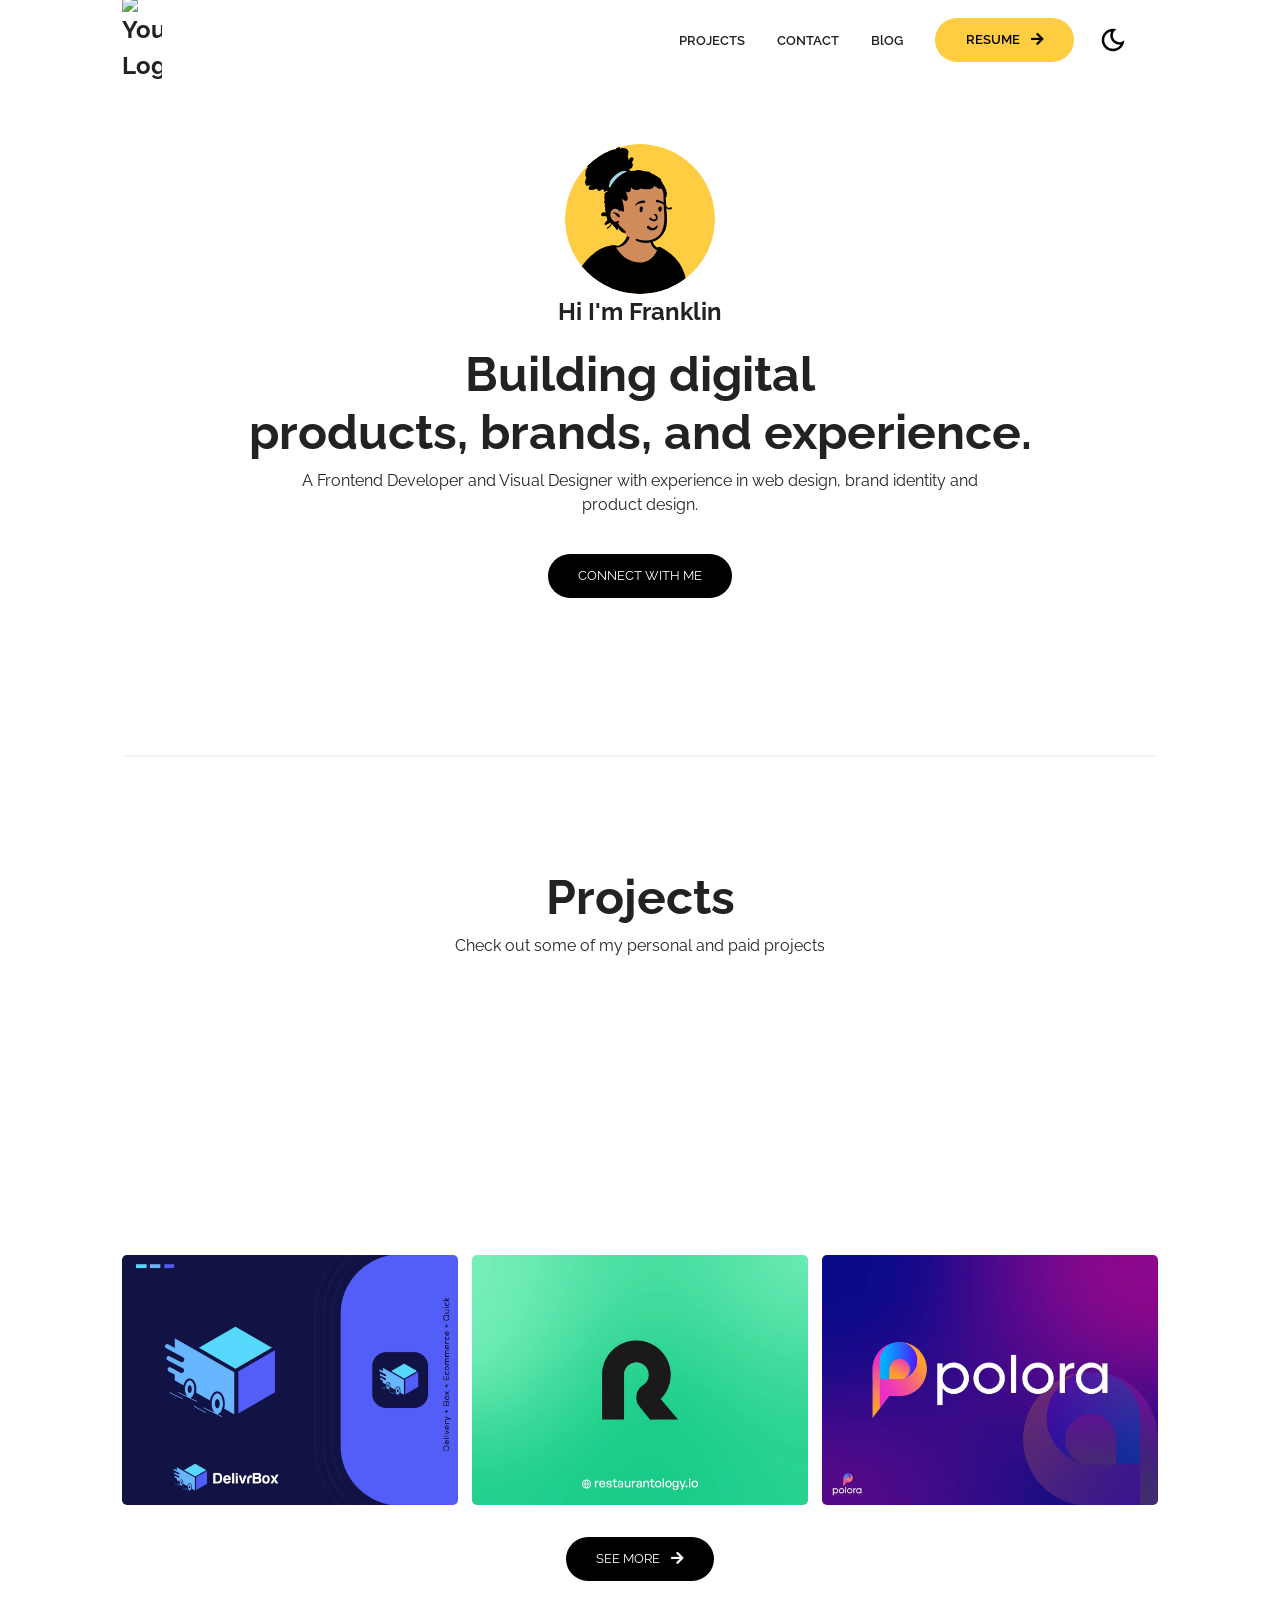
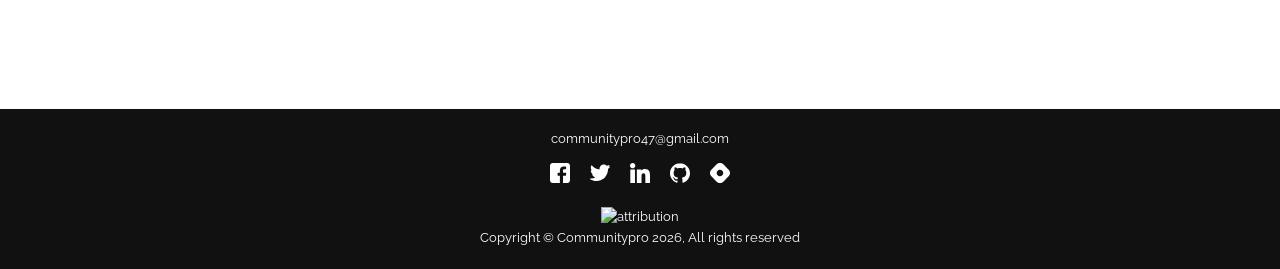
==== src/index.html @ 30708433 "Initial commit" ====
<!DOCTYPE html>
<html lang="en">
  <head>
    <meta charset="UTF-8" />
    <meta http-equiv="X-UA-Compatible" content="IE=edge" />
    <meta name="viewport" content="width=device-width, initial-scale=1.0" />
    <!-- Primary Meta Tags -->
    <title>Portfolio Template - Open source</title>
    <meta name="title" content="Portfolio Template - Open source" />
    <meta
      name="description"
      content="Build or customize your portfolio website using this super easy template. Free to use if you are a member of the community or a contributor to this project"
    />

    <!-- Open Graph / Facebook -->
    <meta property="og:type" content="website" />
    <meta
      property="og:url"
      content="https://github.com/CommunityPro/portfolio-html"
    />
    <meta property="og:title" content="Portfolio Template - Open source" />
    <meta
      property="og:description"
      content="Build or customize your portfolio website using this super easy template. Free to use if you are a member of the community or a contributor to this project"
    />
    <meta
      property="og:image"
      content="https://user-images.githubusercontent.com/62628408/150613011-b78a7f5a-0af1-4312-aab0-0022e7258693.png"
    />

    <!-- Twitter -->
    <meta property="twitter:card" content="summary_large_image" />
    <meta
      property="twitter:url"
      content="https://github.com/CommunityPro/portfolio-html"
    />
    <meta property="twitter:title" content="Portfolio Template - Open source" />
    <meta
      property="twitter:description"
      content="Build or customize your portfolio website using this super easy template. Free to use if you are a member of the community or a contributor to this project"
    />
    <meta
      property="twitter:image"
      content="https://user-images.githubusercontent.com/62628408/150613011-b78a7f5a-0af1-4312-aab0-0022e7258693.png"
    />

    <!-- Link -->
    <link
      rel="apple-touch-icon"
      sizes="180x180"
      href="assets/favicon/apple-touch-icon.png"
    />
    <link
      rel="icon"
      type="image/png"
      sizes="16x16"
      href="/assets/favicon/favicon-16x16.png"
    />
    <link
      rel="icon"
      type="image/png"
      sizes="32x32"
      href="assets/favicon/favicon-32x32.png"
    />
    <link
      rel="icon"
      type="image/png"
      sizes="192x192"
      href="assets/favicon/android-chrome-192x192.png"
    />
    <link
      rel="icon"
      type="image/png"
      sizes="512x512"
      href="assets/favicon/android-chrome-512x512.png"
    />
    <link rel="icon" type="image/x-icon" href="assets/favicon/favicon.ico" />
    <link rel="manifest" href="assets/favicon/site.webmanifest" />
    <link
      rel="stylesheet"
      href="https://use.fontawesome.com/releases/v5.15.4/css/all.css"
      integrity="sha384-DyZ88mC6Up2uqS4h/KRgHuoeGwBcD4Ng9SiP4dIRy0EXTlnuz47vAwmeGwVChigm"
      crossorigin="anonymous"
    />
    <link rel="stylesheet" href="css/style.css" />
    <link rel="stylesheet" href="css/utilities.css" />
  </head>
  <body>
    <header id="hero">
      <!-- Navbar -->
      <nav class="navbar">
        <div class="container">
          <!-- Logo -->
          <h1 id="logo">
            <a href="https://github.com/CommunityPro/portfolio-html"
              ><img src="./assets/logo.png" alt="Your Logo"
            /></a>
          </h1>
          <!-- Navbar links -->
          <ul class="nav-menu">
            <li><a class="nav-link" href="#projects">PROJECTS</a></li>
            <li><a class="nav-link" href="#">CONTACT</a></li>
            <li><a class="nav-link" href="#">BlOG</a></li>
            <li>
              <a
                class="nav-link btn btn-primary"
                href="https://github.com/CommunityPro/portfolio-html"
                >RESUME <i class="fas fa-arrow-right"></i
              ></a>
            </li>

            <!-- Toggle switch -->
            <div class="theme-switch">
              <input type="checkbox" id="switch" />
              <label class="toggle-icons" for="switch">
                <img class="moon" src="assets/moon.svg" />
                <img class="sun" src="assets/sun.svg" />
              </label>
            </div>
            <!-- Hamburger menu -->
          </ul>
          <div class="hamburger">
            <span class="bar"></span>
            <span class="bar"></span>
            <span class="bar"></span>
          </div>
        </div>
      </nav>

      <section class="header-container">
        <img
          class="profile-image"
          src="assets/profile-image.svg"
          alt=""
        />
        <h1>Hi I'm Franklin</h1>

        <div class="content-text">
          <h2>Building digital</h2>
          <h2>products, brands, and experience.</h2>

          <p>
            A Frontend Developer and Visual Designer with experience in web
            design, brand identity and product design.
          </p>
        </div>
        <a
          href="https://github.com/CommunityPro/portfolio-html"
          class="btn btn-secondary"
          target="_blank"
          >Connect With Me</a
        >
      </section>
    </header>

    <!-- Projects -->
    <section id="projects" class="project-container container">
      <div class="division"></div>
      <div class="content-text">
        <h2>Projects</h2>
        <p>Check out some of my personal and paid projects</p>
      </div>

      <article class="project">
        <!-- Project 1 -->
        <div href="" class="card">
          <div class="project-info">
            <div class="project-bio">
              <h3>Project One</h3>
              <p>React, Redux, SASS</p>
            </div>

            <div class="project-link">
              <a href="#" target="_blank"><i class="fab fa-github"></i></a>
              <a href="#" target="_blank"><i class="fas fa-globe"></i></a>
            </div>
          </div>
        </div>

        <!-- Project 2 -->
        <div href="" class="card">
          <div class="project-info">
            <div class="project-bio">
              <h3>Project Two</h3>
              <p>React, Redux, SASS</p>
            </div>

            <div class="project-link">
              <a href="#" target="_blank"><i class="fab fa-github"></i></a>
              <a href="#" target="_blank"><i class="fas fa-globe"></i></a>
            </div>
          </div>
        </div>

        <!-- Porject 3 -->
        <div href="" class="card">
          <div class="project-info">
            <div class="project-bio">
              <h3>Project Three</h3>
              <p>React, Redux, SASS</p>
            </div>

            <div class="project-link">
              <a href="#" target="_blank"><i class="fab fa-github"></i></a>
              <a href="#" target="_blank"><i class="fas fa-globe"></i></a>
            </div>
          </div>
        </div>

        <!-- Project 4 -->
        <div href="" class="card">
          <div class="project-info">
            <div class="project-bio">
              <h3>Project Four</h3>
              <p>React, Redux, SASS</p>
            </div>

            <div class="project-link">
              <a href="#" target="_blank"><i class="fab fa-github"></i></a>
              <a href="#" target="_blank"><i class="fas fa-globe"></i></a>
            </div>
          </div>
        </div>

        <!-- Project 5 -->
        <div href="" class="card">
          <div class="project-info">
            <div class="project-bio">
              <h3>Project Five</h3>
              <p>React, Redux, SASS</p>
            </div>

            <div class="project-link">
              <a href="#" target="_blank"><i class="fab fa-github"></i></a>
              <a href="#" target="_blank"><i class="fas fa-globe"></i></a>
            </div>
          </div>
        </div>

        <!-- Project 6 -->
        <div href="" class="card">
          <div class="project-info">
            <div class="project-bio">
              <h3>Project Six</h3>
              <p>React, Redux, SASS</p>
            </div>

            <div class="project-link">
              <a href="#" target="_blank"><i class="fab fa-github"></i></a>
              <a href="#" target="_blank"><i class="fas fa-globe"></i></a>
            </div>
          </div>
        </div>
      </article>

      <a href="#" class="btn btn-secondary"
        target="_blank" >See More <i class="fas fa-arrow-right"></i
      ></a>
    </section>

    <footer id="footer">
      <div class="container">
        <a href="mailto:communitypro47@gmail.com">communitypro47@gmail.com</a>
        <!-- Social links -->
        <div class="social">
          <a href="#" target="_blank"
            ><img src="./assets/facebook-icon.svg" alt="Facebook"
          /></a>
          <a href="#" target="_blank"><img src="./assets/twitter-icon.svg" alt="Twitter" /></a>
          <a href="#" target="_blank"
            ><img src="./assets/linkedin-icon.svg" alt="Linkedin"
          /></a>
          <a href="#" target="_blank"><img src="./assets/github-icon.svg" alt="GitHub" /></a>
          <a href="#" target="_blank"
            ><img src="./assets/hashnode-icon.svg" alt="Hashnode"
          /></a>
        </div>
        <!-- Attribution -->
        <div class="attribution">
          <a
            href="https://github.com/CommunityPro/portfolio-html"
            target="_blank"
            rel="noopener noreferrer"
          >
            <img
              src="https://user-images.githubusercontent.com/62628408/157202263-9174da24-b19a-4017-9b7c-a1d26ae8f014.svg"
              alt="attribution"
              width="150px"
            />
          </a>
        </div>
        <p>Copyright &copy; Communitypro <span id="datee"></span>, All rights reserved</p>
      </div>
    </footer>
    <script src="js/script.js"></script>
  </body>
</html>
---- src/css/style.css ----
/* This is the required project styling. Will contain essential CSS styles like:
   * Flex property
   * Grid layout
   * Cards and sections
*/

@import url(https://fonts.googleapis.com/css?family=Raleway:100,200,300,regular,500,600,700,800,900,100italic,200italic,300italic,italic,500italic,600italic,700italic,800italic,900italic);

/* variables */
:root {
  /* Colors */
  --primary-color: #ffcd42;
  --secondary-color: #ffd35c;
  --bg-primary: #ffffff;
  --text-color: #222222;
  --text-color-two: #ffffff;
  --bg-secondary: #000000;
  --card-background: #f4f4f4;
  --bg-secondary-two: #111111;

  --shadow: 0 10px 40px rgba(0, 0, 0, 0.2);

  /* Font Weight */
  --weight-small: 400;
  --weight-semibold: 600;
  --weight-bold: 800;

  /* Max width */
  --width-small: 600px;
  --width-medium: 1100px;
  --width-large: 1300px;
}

[data-theme="dark"] {
  --primary-color: #ffcd42;
  --secondary-color: #ffd35c;
  --bg-primary: #000000;
  --text-color: #ffffff;
  --text-color-two: #222222;
  --bg-secondary: #ffffff;
  --card-background: #111111;
  --bg-secondary-two: #f4f4f4;
  --shadow: 0 2px 10px rgba(95, 95, 95, 0.2);
}

html {
  font-size: 100%;
  scroll-behavior: smooth;
}

/* Reset default styling */
* {
  margin: 0;
  padding: 0;
  box-sizing: border-box;
}

ul {
  list-style: none;
}

a {
  text-decoration: none;
  color: var(--text-color);
}

/* Main styling */
body {
  background: var(--bg-primary);
  color: var(--text-color);
  font-family: "Raleway", sans-serif;
  line-height: 1.5;
}

/* Navbar */
.navbar {
  position: fixed;
  top: 0;
  left: 0;
  right: 0;
  z-index: 20;
  background: var(--bg-primary);
}

.navbar .container {
  display: flex;
  align-items: center;
  justify-content: space-between;
  z-index: 20;
  height: 80px;
  width: 100%;
}

.navbar .nav-menu {
  display: flex;
  align-items: center;
  background: var(--bg-primary);
}

.navbar .nav-link {
  margin: 0 1rem;
  font-size: 0.8rem;
  font-weight: var(--weight-semibold);
}

.navbar #logo img {
  display: block;
  width: 40px;
}

.navbar .btn {
  margin-right: 1.5rem;
}

.fas.fa-arrow-right {
  margin-left: 0.5rem;
  font-size: 0.9rem;
}

/* hamburger */
.hamburger {
  margin-bottom: 0.1rem;
  display: none;
}

.bar {
  display: block;
  width: 23px;
  height: 3px;
  margin: 4px auto;
  transition: all 0.3s ease-in-out;
  border-radius: 30px;
  background-color: var(--bg-secondary);
}

/* Hero section */
#hero {
  display: flex;
  flex-direction: column;
  height: 100%;
}

.profile-image {
  width: 150px;
  border-radius: 50%;
  animation: bounce 1s infinite alternate;
}

@keyframes bounce {
  from {
    transform: translateY(0px);
  }

  to {
    transform: translateY(-10px);
  }
}

.division {
  width: 100%;
  height: 2px;
  background-color: var(--card-background);
  margin: 5.5rem 0;
}
/* Projects */
#projects {
  display: flex;
  flex-direction: column;
  margin: 2rem auto 5rem;
}

#projects .btn {
  align-self: center;
  margin: 2rem 0;
}

.project {
  display: grid;
  grid-template-columns: repeat(3, 1fr);
  grid-auto-rows: minmax(250px, auto);
  grid-gap: 0.9rem;
}

.card .project-bio p {
  font-size: 0.83rem;
}

.card .project-bio h3 {
  font-size: 0.9rem;
}

.project-info {
  display: flex;
  justify-content: space-between;
  opacity: 0;
  position: relative;
  transition: 0.5s ease-in-out;
}

.project-bio {
  display: flex;
  flex-direction: column;
  justify-content: flex-end;
  position: relative;
  top: 160px;
  left: 10px;
}

/* Footer */
#footer {
  background: #111111;
}

#footer .container {
  display: flex;
  flex-direction: column;
  align-items: center;
  justify-content: center;
  color: #ffffff;
  min-height: 160px;
  text-align: center;
}

#footer a {
  font-size: 0.8rem;
  color: #fff;
}

#footer a:hover {
  opacity: 0.6;
}

#footer .social {
  margin: 0.9rem 0;
}

#footer .social img {
  width: 20px;
  height: 20px;
}

#footer .social a {
  margin: 0 0.5rem;
}

#footer p {
  font-size: 0.8rem;
}

/* Responsiveness */

@media (max-width: 1000px) {
  .project {
    display: grid;
    grid-template-columns: repeat(2, 1fr);
  }
}

@media (max-width: 768px) {
}

@media (max-width: 670px) {
  .navbar .nav-menu {
    position: fixed;
    right: -100vw;
    top: 4.5rem;
    flex-direction: column;
    width: calc(80% - 10px);
    transition: 0.3s;
    box-shadow: var(--shadow);
    padding: 2rem;
    border-radius: 5px;
    align-items: flex-start;
  }

  .navbar .btn {
    margin: 0;
    margin-top: 1rem;
  }

  .nav-menu.active {
    right: 20px;
  }

  .nav-menu .nav-link {
    font-size: 0.9rem;
    margin: 0 0.2rem;
  }

  .nav-menu li {
    margin-bottom: 0.5rem;
    width: 100%;
  }

  .nav-menu .btn {
    width: 100%;
    text-align: center;
    margin-top: 0.5rem;
  }

  .hamburger {
    display: block;
    cursor: pointer;
    padding: 0.2rem 0.4rem;
  }

  .hamburger.active {
    border: 1px dotted gray;
  }

  .hamburger.active .bar:nth-child(2) {
    opacity: 0;
  }

  .hamburger.active .bar:nth-child(1) {
    transform: translateY(6px) rotate(45deg);
  }

  .hamburger.active .bar:nth-child(3) {
    transform: translateY(-8px) rotate(-45deg);
  }
}

@media (max-width: 600px) {
  .project {
    display: grid;
    grid-template-columns: 1fr;
  }

  .header-container .btn {
    border-radius: 5px;
    width: 80%;
  }
}
---- src/css/utilities.css ----
/* ?This is where reusable styling of this template will be. 
   !Will contain things like:
   * Button styling
   * Background color styling
   * padding and margin
*/

.container {
  max-width: var(--width-medium);
  margin: 0 auto;
  padding: 1rem 2rem;
}

h1::selection,
h2::selection {
  color: #111;
  background: var(--primary-color);
}

/* Buttons */
.btn {
  display: inline-block;
  padding: 0.75rem 1.9rem;
  border-radius: 30px;
  text-transform: uppercase;
  font-size: 0.82rem;
  transition: 0.3s;
}

.btn-primary {
  background: var(--primary-color);
  color: #000000;
}

.btn-secondary {
  margin: 5px 0;
  background-color: var(--bg-secondary);
  color: var(--bg-primary);
}

/* add hover to resume button */
.btn-primary:hover {
  background: var(--secondary-color);
}

/* Dark mode toggle */
#switch {
  display: none;
}

.toggle-icons {
  display: flex;
  justify-content: space-between;
  align-items: center;
  cursor: pointer;
}

.toggle-icons > img {
  transition: 0.6s cubic-bezier(0.23, 1, 0.32, 1);
  width: 30px;
}

.moon {
  transform: rotate(10deg);
}

#switch:checked + .toggle-icons .moon {
  transform: rotate(250deg);
}

#switch:checked + .toggle-icons .sun {
  transform: rotate(100deg);
}

/* Header Container */
.header-container {
  display: flex;
  flex-direction: column;
  align-items: center;
  justify-content: center;
  margin-top: 8rem;
  padding: 1rem;
}

.header-container > div {
  margin-top: 1rem;
}

.content-text {
  text-align: center;
  margin: 1.5rem 0;
}

.content-text h2 {
  font-size: 3rem;
  line-height: 1.2;
  transition: 0.2s ease-in-out;
}

.content-text p {
  padding: 0.5rem;
  margin: 0 auto;
  max-width: 700px;
}

/* Project cards */
.card {
  padding: 1rem;
  background: var(--card-background);
  color: #ffffff;
  border-radius: 5px;
  transition: 0.4s ease-in-out;
  cursor: pointer;
}

.card a {
  color: #ffffff;
  transition: 0.25s ease-in-out;
  font-size: 1.1rem;
  margin-right: 0.3rem;
}

.card a:hover {
  color: var(--primary-color);
}

.card:hover {
  box-shadow: inset 0 100px 1000px 10px rgba(0, 0, 0, 0.8);
}

.card:hover .project-info {
  opacity: 1;
}

/* Project Images */

/* project 1 */
.card:nth-child(1) {
  background: url(../assets/project/project-one.png) center center/cover;
}

/* Project 2 */
.card:nth-child(2) {
  background: url(../assets/project/project-two.png) center center/cover;
}

/* Project 3 */
.card:nth-child(3) {
  background: url(../assets/project/project-three.png) center center/cover;
}

/* Project 4 */
.card:nth-child(4) {
  background: url(../assets/project/project-four.png) center center/cover;
}

/* Project 5 */
.card:nth-child(5) {
  background: url(../assets/project/project-five.png) center center/cover;
}

/* Project 6 */
.card:nth-child(6) {
  background: url(../assets/project/project-six.png) center center/cover;
}

/* Media Queries */
@media (max-width: 768px) {
  .header-container {
    margin-top: 7rem;
    text-align: center;
  }

  .content-text h2 {
    font-size: 2.5rem;
  }
}
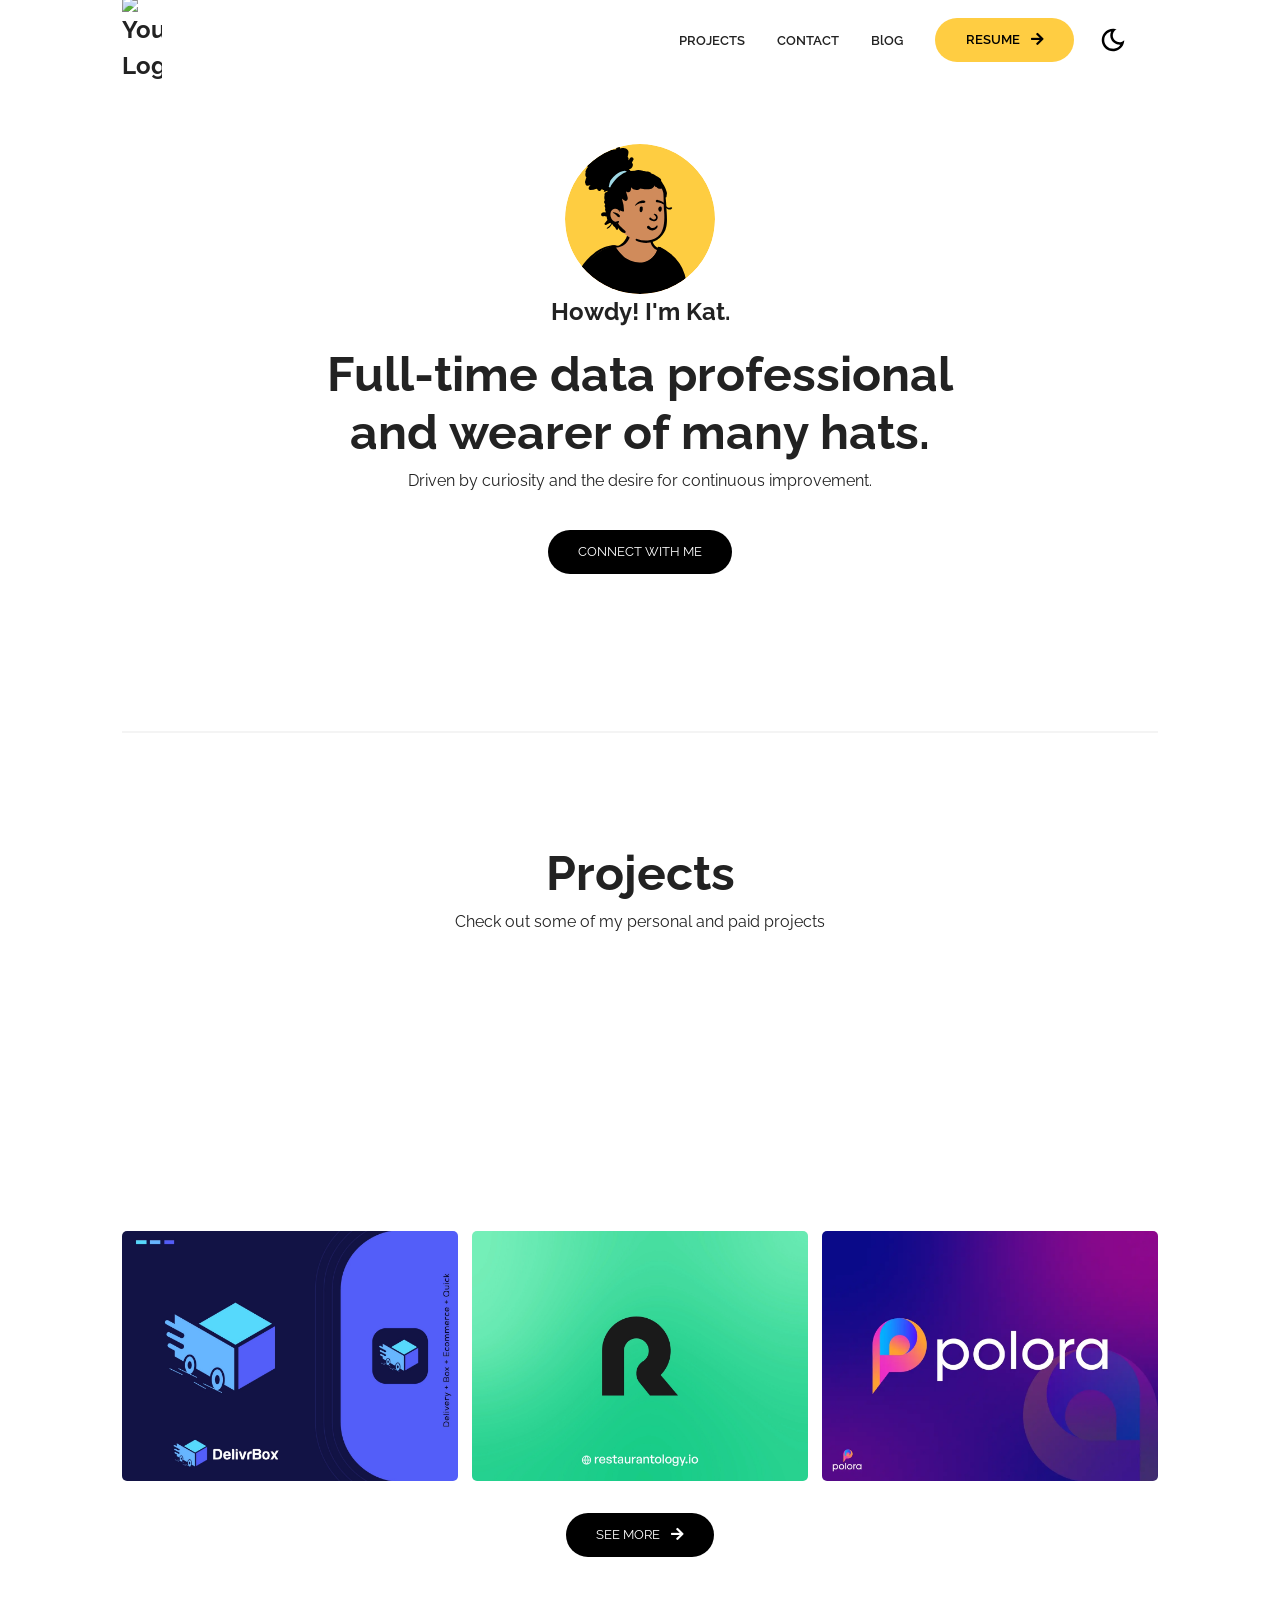
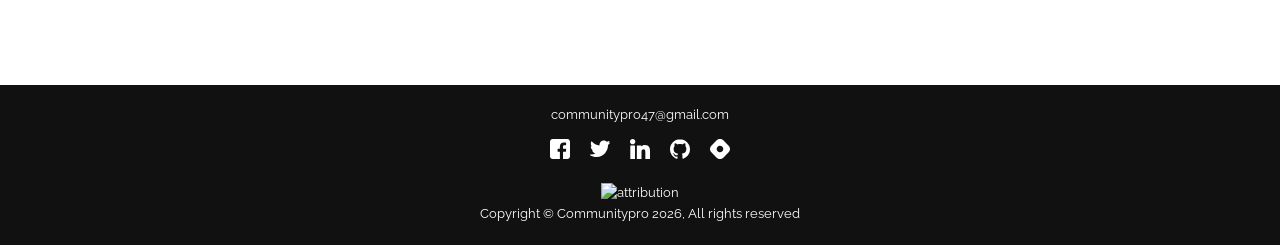
==== commit 416015b6: "Updated header" ====
--- a/src/index.html
+++ b/src/index.html
@@ -133,15 +133,14 @@
           src="assets/profile-image.svg"
           alt=""
         />
-        <h1>Hi I'm Franklin</h1>
+        <h1>Howdy! I'm Kat.</h1>
 
         <div class="content-text">
-          <h2>Building digital</h2>
-          <h2>products, brands, and experience.</h2>
+          <h2>Full-time data professional</h2>
+          <h2>and wearer of many hats.</h2>
 
           <p>
-            A Frontend Developer and Visual Designer with experience in web
-            design, brand identity and product design.
+          Driven by curiosity and the desire for continuous improvement.
           </p>
         </div>
         <a
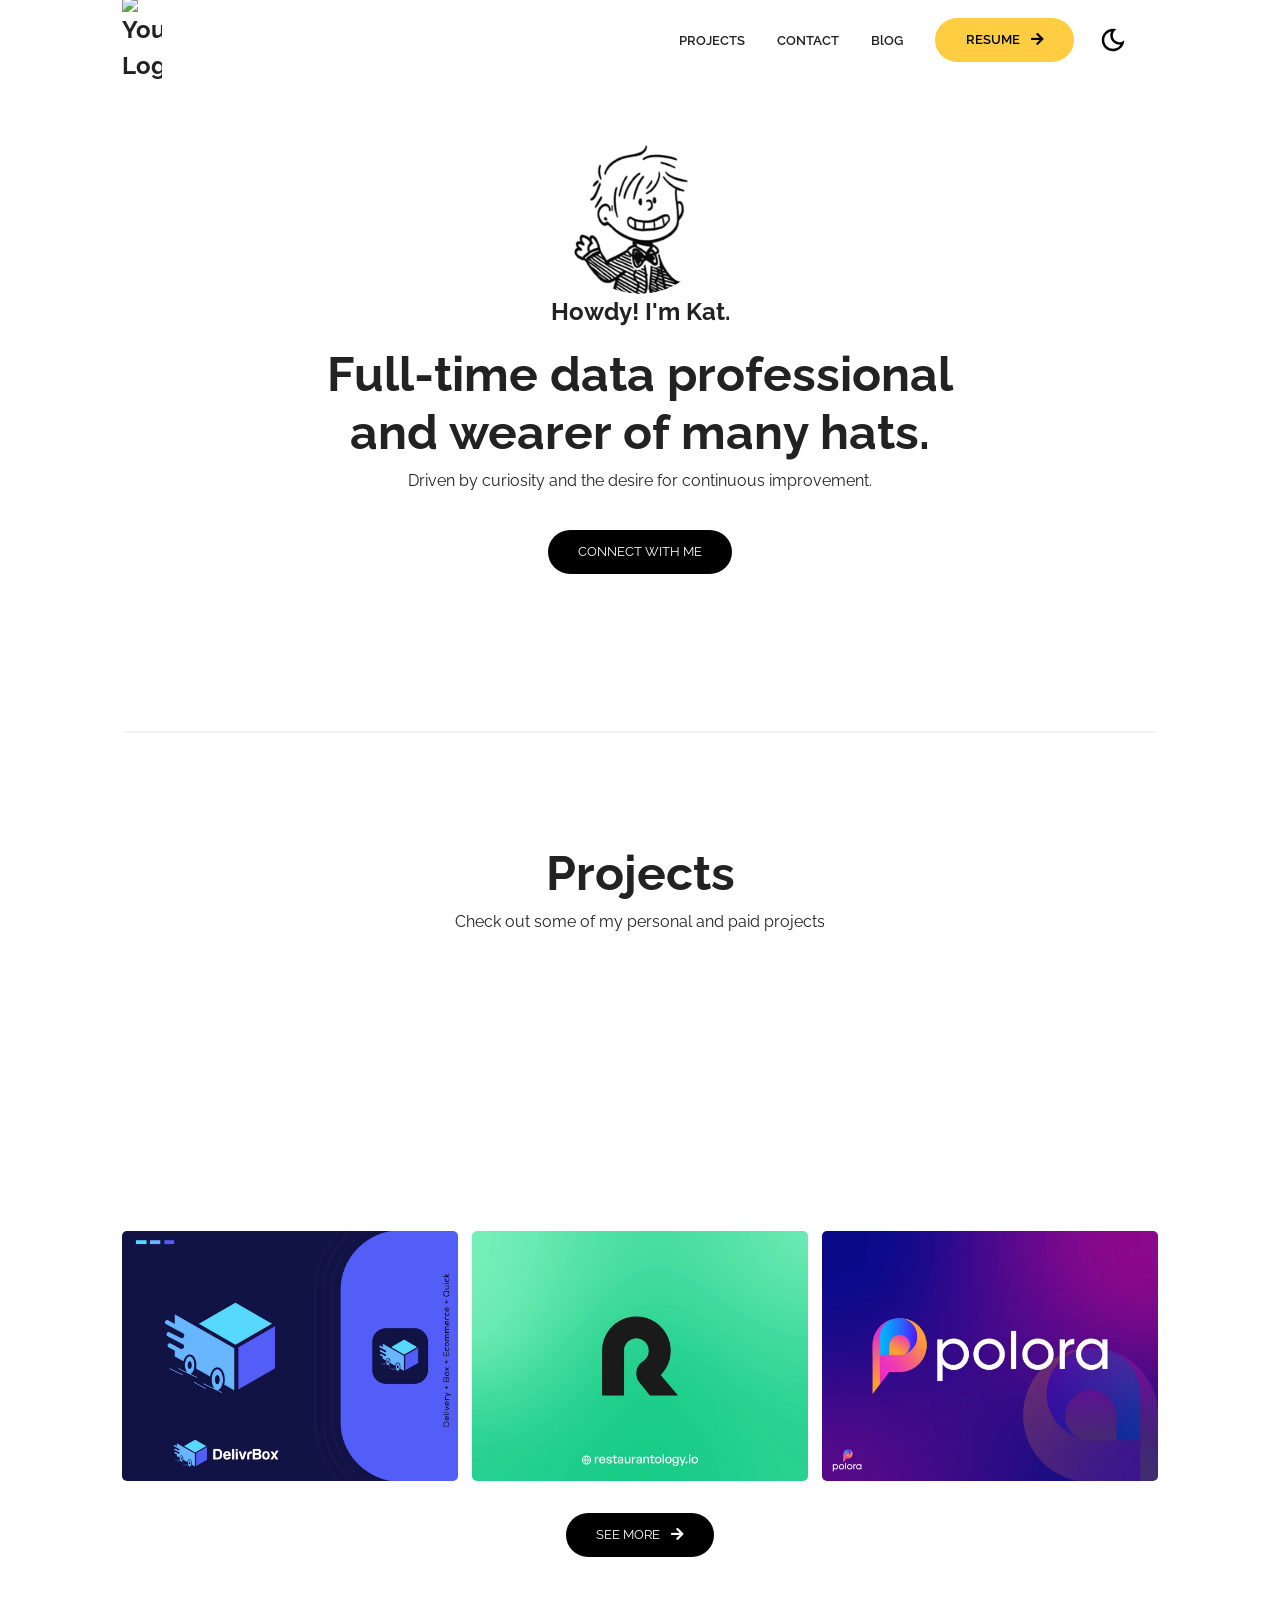
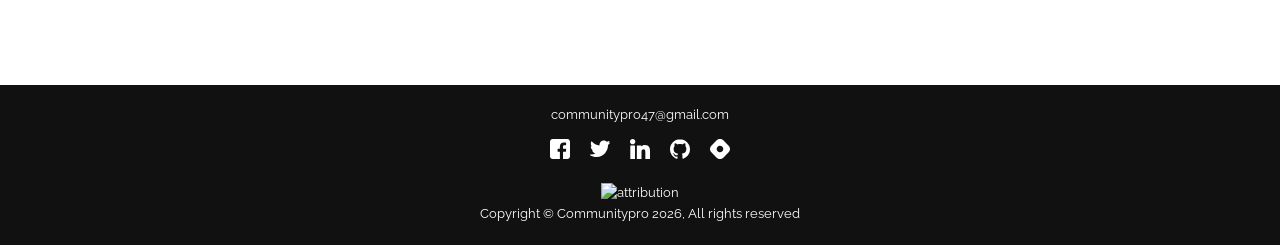
==== commit eecc980b: "Updated profile picture" ====
--- a/src/index.html
+++ b/src/index.html
@@ -10,38 +10,6 @@
     <meta
       name="description"
       content="Build or customize your portfolio website using this super easy template. Free to use if you are a member of the community or a contributor to this project"
-    />
-
-    <!-- Open Graph / Facebook -->
-    <meta property="og:type" content="website" />
-    <meta
-      property="og:url"
-      content="https://github.com/CommunityPro/portfolio-html"
-    />
-    <meta property="og:title" content="Portfolio Template - Open source" />
-    <meta
-      property="og:description"
-      content="Build or customize your portfolio website using this super easy template. Free to use if you are a member of the community or a contributor to this project"
-    />
-    <meta
-      property="og:image"
-      content="https://user-images.githubusercontent.com/62628408/150613011-b78a7f5a-0af1-4312-aab0-0022e7258693.png"
-    />
-
-    <!-- Twitter -->
-    <meta property="twitter:card" content="summary_large_image" />
-    <meta
-      property="twitter:url"
-      content="https://github.com/CommunityPro/portfolio-html"
-    />
-    <meta property="twitter:title" content="Portfolio Template - Open source" />
-    <meta
-      property="twitter:description"
-      content="Build or customize your portfolio website using this super easy template. Free to use if you are a member of the community or a contributor to this project"
-    />
-    <meta
-      property="twitter:image"
-      content="https://user-images.githubusercontent.com/62628408/150613011-b78a7f5a-0af1-4312-aab0-0022e7258693.png"
     />
 
     <!-- Link -->
@@ -130,7 +98,7 @@
       <section class="header-container">
         <img
           class="profile-image"
-          src="assets/profile-image.svg"
+          src="assets/profile-image.png"
           alt=""
         />
         <h1>Howdy! I'm Kat.</h1>
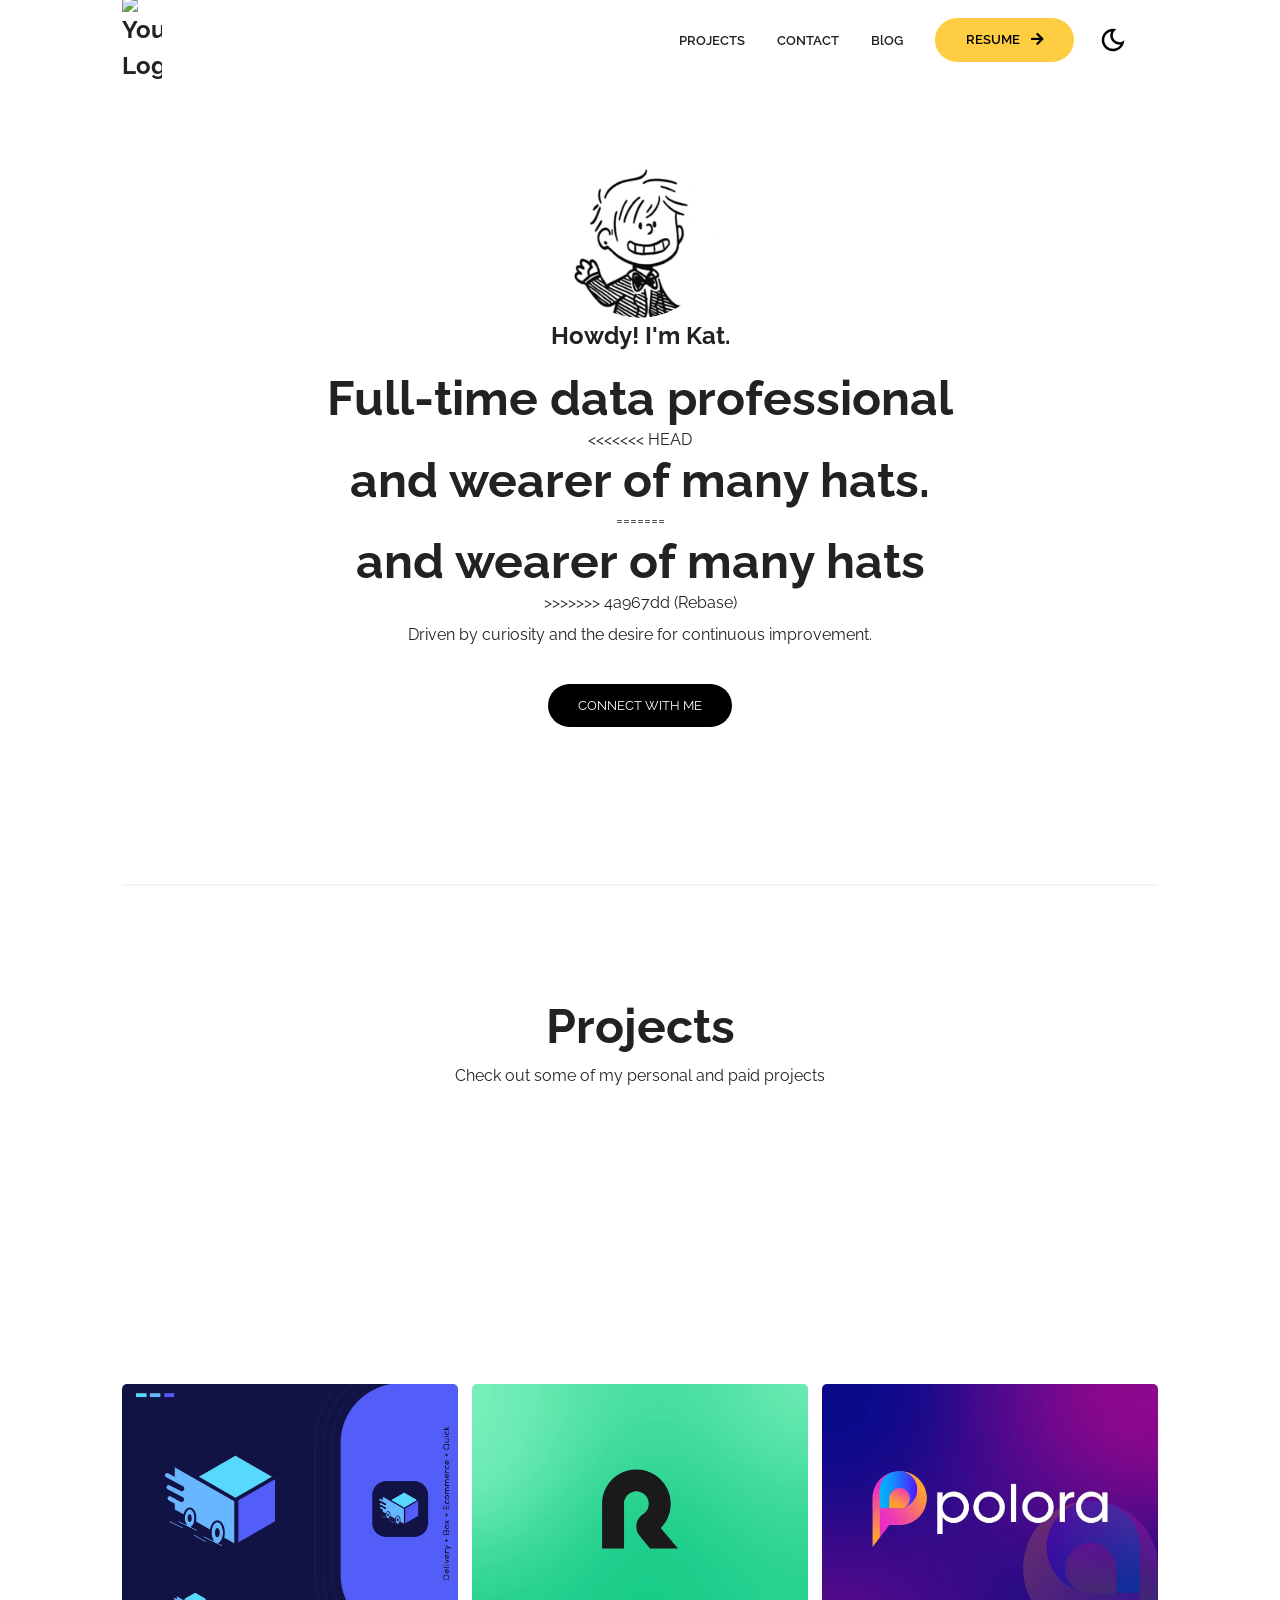
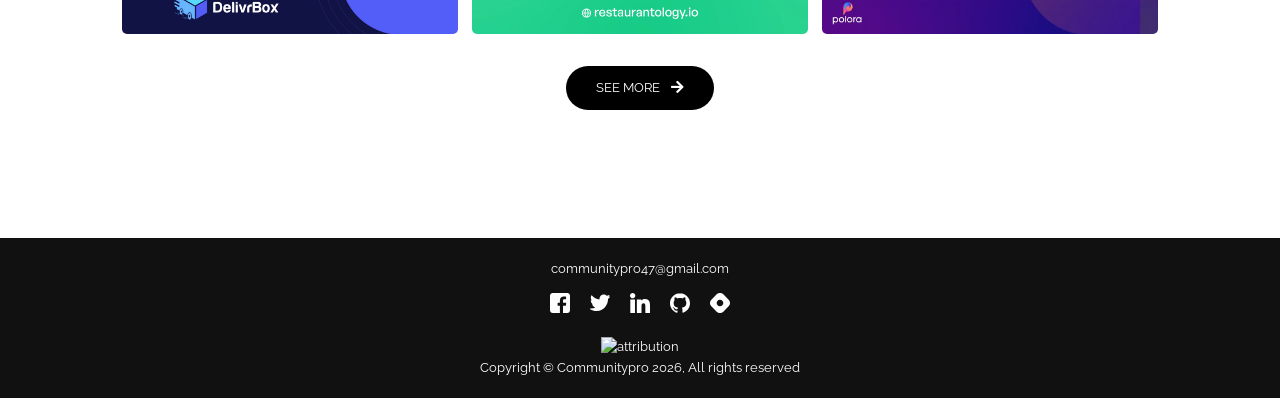
==== commit 17897ee2: "Rebase" ====
--- a/src/index.html
+++ b/src/index.html
@@ -5,12 +5,47 @@
     <meta http-equiv="X-UA-Compatible" content="IE=edge" />
     <meta name="viewport" content="width=device-width, initial-scale=1.0" />
     <!-- Primary Meta Tags -->
-    <title>Portfolio Template - Open source</title>
-    <meta name="title" content="Portfolio Template - Open source" />
+
+=======
+    <title>Kat Nguyen</title>
+    <meta name="title" content="Kat Nguyen" />
     <meta
       name="description"
+      content="Kat Nguyen's portfolio website"
+    /> 
+
+    <!-- Open Graph / Facebook -->
+    <meta property="og:type" content="website" />
+    <meta
+      property="og:url"
+      content="https://github.com/CommunityPro/portfolio-html"
+    />
+    <meta property="og:title" content="Portfolio Template - Open source" />
+    <meta
+      property="og:description"
       content="Build or customize your portfolio website using this super easy template. Free to use if you are a member of the community or a contributor to this project"
     />
+    <meta
+      property="og:image"
+      content="https://user-images.githubusercontent.com/62628408/150613011-b78a7f5a-0af1-4312-aab0-0022e7258693.png"
+    />
+
+    <!-- Twitter -->
+    <meta property="twitter:card" content="summary_large_image" />
+    <meta
+      property="twitter:url"
+      content="https://github.com/CommunityPro/portfolio-html"
+    />
+    <meta property="twitter:title" content="Portfolio Template - Open source" />
+    <meta
+      property="twitter:description"
+      content="Build or customize your portfolio website using this super easy template. Free to use if you are a member of the community or a contributor to this project"
+    />
+    <meta
+      property="twitter:image"
+      content="https://user-images.githubusercontent.com/62628408/150613011-b78a7f5a-0af1-4312-aab0-0022e7258693.png"
+    />
+>>>>>>> 4a967dd (Rebase)
 
     <!-- Link -->
     <link
@@ -105,7 +140,11 @@
 
         <div class="content-text">
           <h2>Full-time data professional</h2>
+<<<<<<< HEAD
           <h2>and wearer of many hats.</h2>
+=======
+          <h2>and wearer of many hats</h2>
+>>>>>>> 4a967dd (Rebase)
 
           <p>
           Driven by curiosity and the desire for continuous improvement.
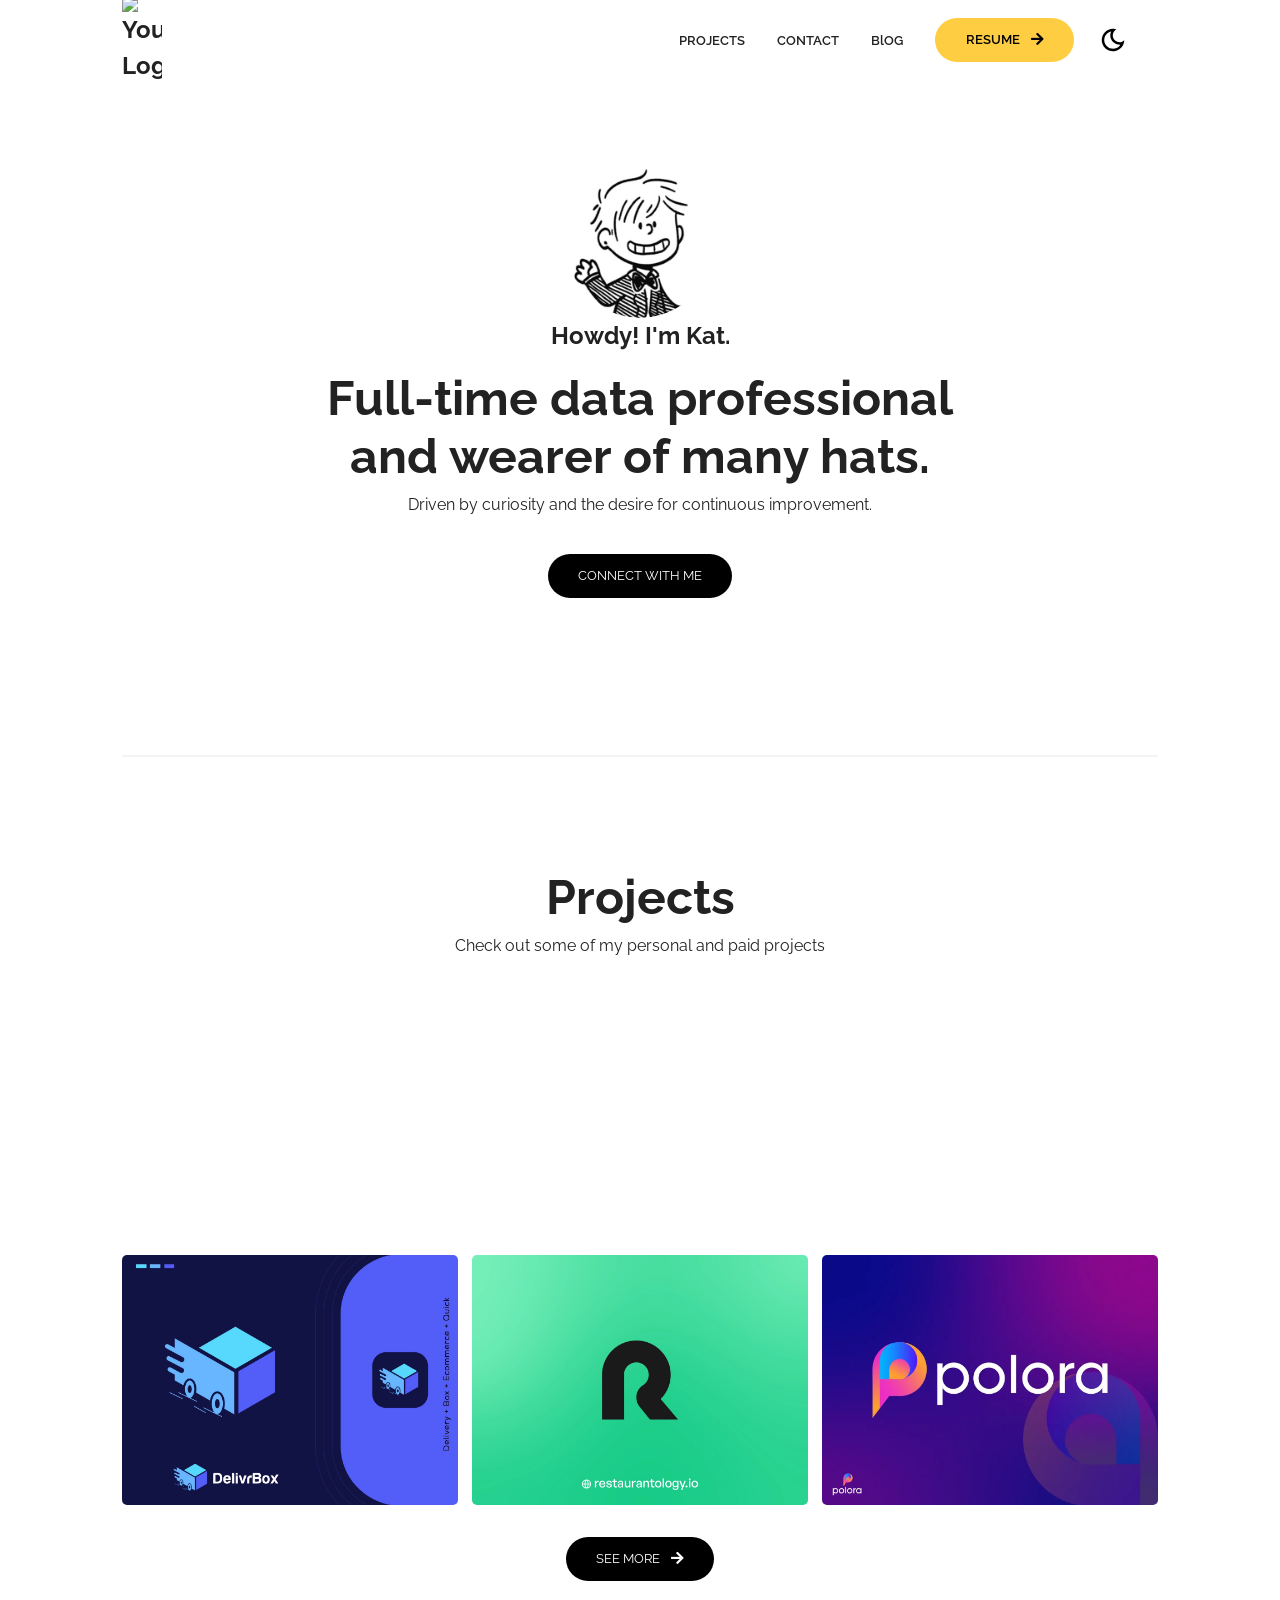
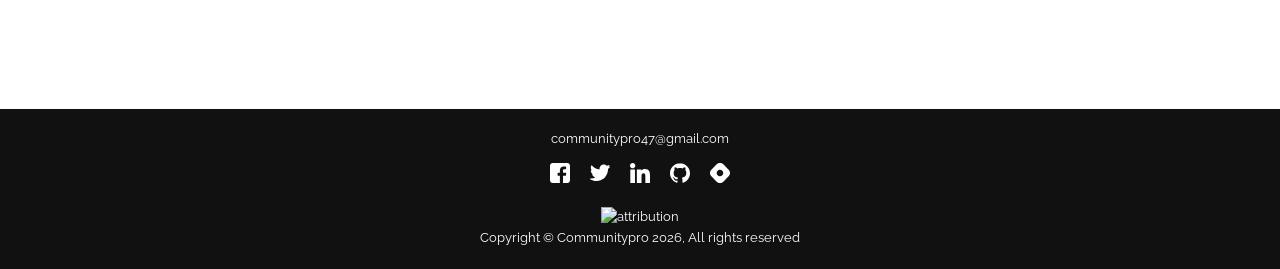
==== commit f1a27e86: "Removed wonky rebased code" ====
--- a/src/index.html
+++ b/src/index.html
@@ -45,7 +45,7 @@
       property="twitter:image"
       content="https://user-images.githubusercontent.com/62628408/150613011-b78a7f5a-0af1-4312-aab0-0022e7258693.png"
     />
->>>>>>> 4a967dd (Rebase)
+
 
     <!-- Link -->
     <link
@@ -134,17 +134,13 @@
         <img
           class="profile-image"
           src="assets/profile-image.png"
-          alt=""
+          alt="Black and white drawing of the author in the style of Peanuts"
         />
         <h1>Howdy! I'm Kat.</h1>
 
         <div class="content-text">
           <h2>Full-time data professional</h2>
-<<<<<<< HEAD
           <h2>and wearer of many hats.</h2>
-=======
-          <h2>and wearer of many hats</h2>
->>>>>>> 4a967dd (Rebase)
 
           <p>
           Driven by curiosity and the desire for continuous improvement.
